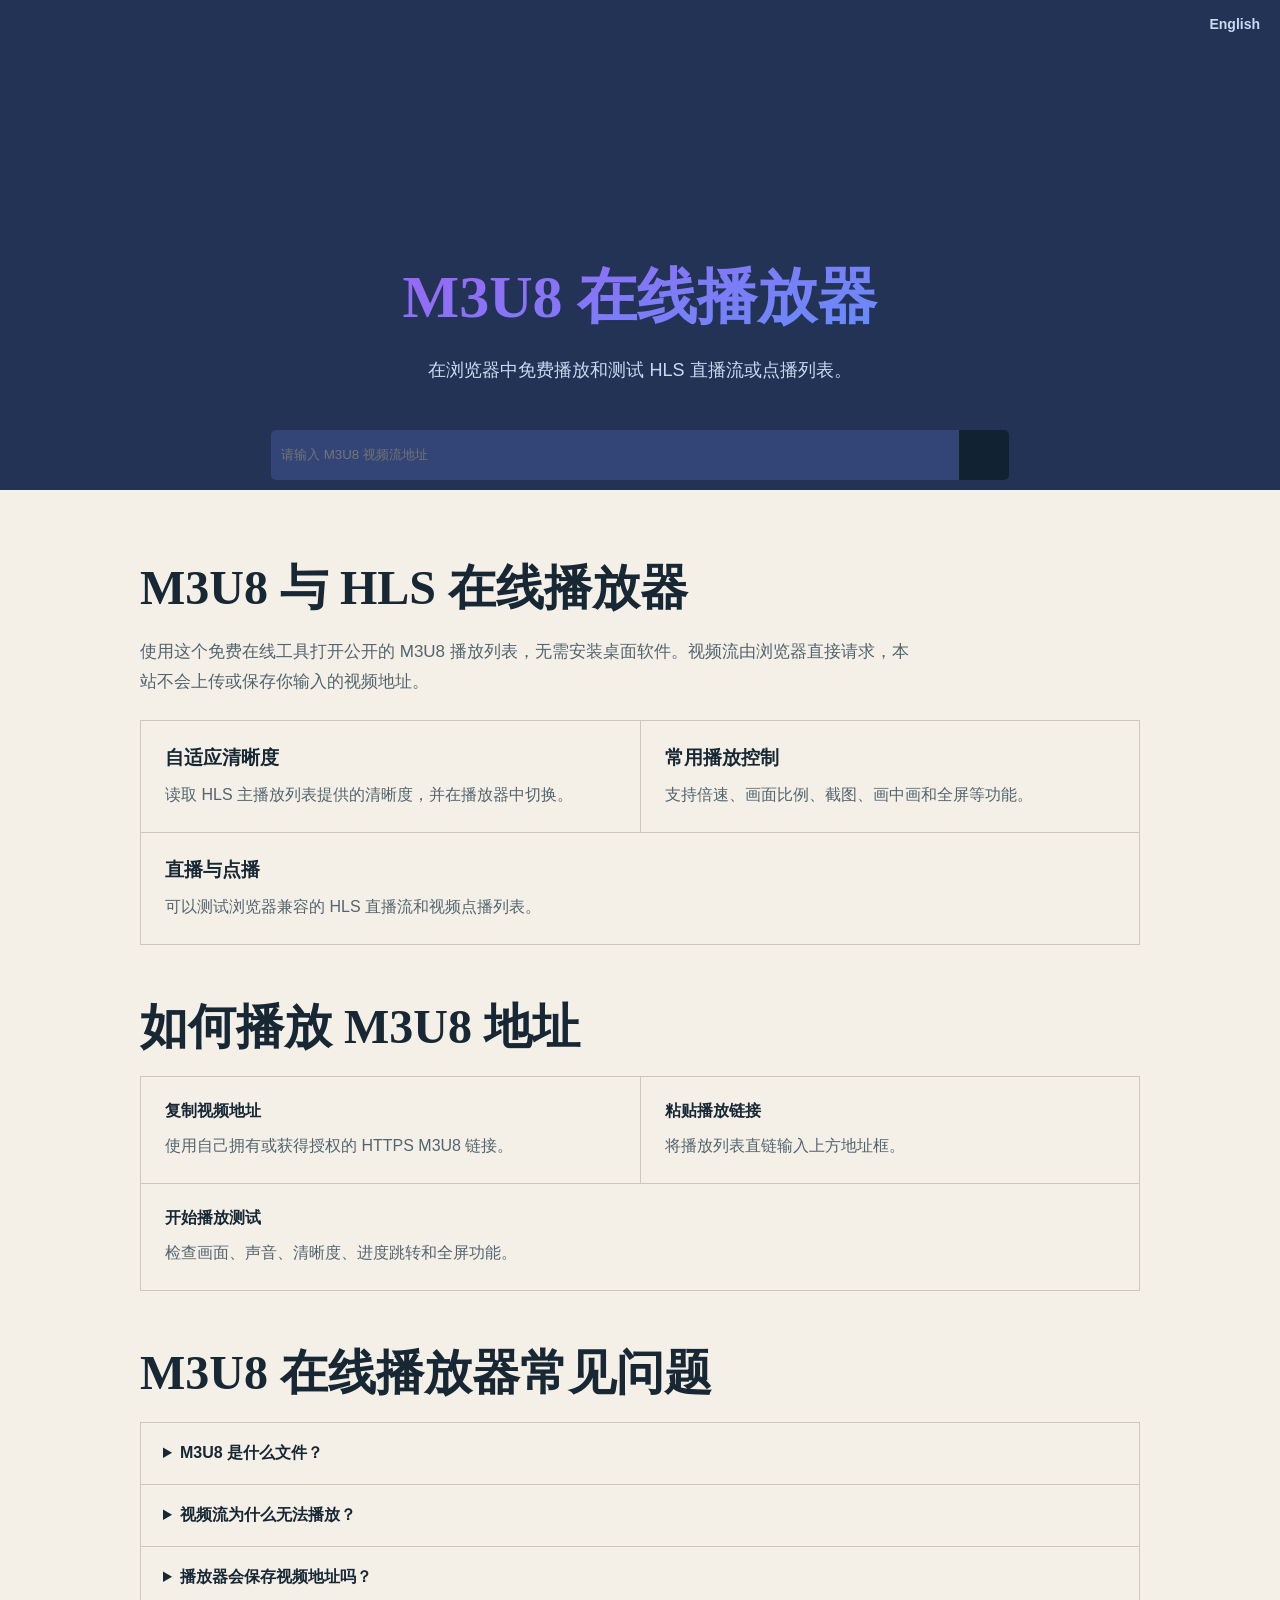
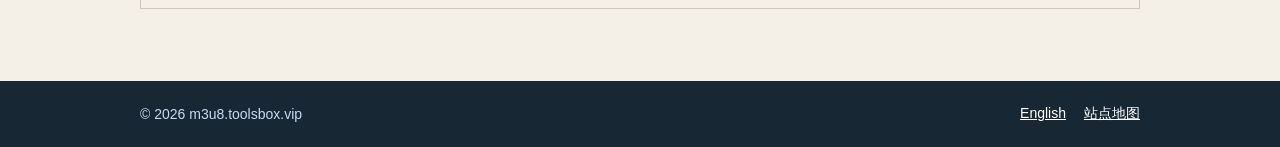
==== zh/index.html @ 50ca59e7 "feat: 配置 M3U8 播放器 SEO 与 Cloudflare 部署" ====
<!DOCTYPE html>
<html lang="zh-CN">
<head>
  <meta charset="utf-8" />
  <meta name="viewport" content="width=device-width, initial-scale=1" />
  <title>M3U8 在线播放器 – 免费播放、测试 HLS 直播流与视频链接 | ToolsBox</title>
  <meta name="description" content="免费使用 M3U8 在线播放器测试 HLS 直播和点播地址。无需安装软件，粘贴视频流链接即可播放，并支持清晰度切换、画中画、截图、倍速和全屏功能。" />
  <meta name="robots" content="index, follow, max-image-preview:large" />
  <link rel="canonical" href="https://m3u8.toolsbox.vip/zh/" />
  <link rel="alternate" hreflang="en" href="https://m3u8.toolsbox.vip/" />
  <link rel="alternate" hreflang="zh-CN" href="https://m3u8.toolsbox.vip/zh/" />
  <link rel="alternate" hreflang="x-default" href="https://m3u8.toolsbox.vip/" />
  <link rel="icon" href="/favicon.svg" type="image/svg+xml" />
  <meta property="og:type" content="website" />
  <meta property="og:title" content="M3U8 在线播放器 – 免费测试 HLS 视频流" />
  <meta property="og:description" content="粘贴 M3U8 地址即可在浏览器中测试 HLS 播放，无需安装软件。" />
  <meta property="og:url" content="https://m3u8.toolsbox.vip/zh/" />
  <link rel="stylesheet" href="/css/player.css" />
  <script type="application/ld+json">
  {
    "@context": "https://schema.org",
    "@type": "WebApplication",
    "name": "M3U8 ToolsBox 在线播放器",
    "url": "https://m3u8.toolsbox.vip/zh/",
    "applicationCategory": "MultimediaApplication",
    "operatingSystem": "Any",
    "description": "免费的 M3U8 和 HLS 浏览器在线播放器。",
    "offers": { "@type": "Offer", "price": "0", "priceCurrency": "CNY" }
  }
  </script>
</head>
<body>
  <main class="main ready">
    <nav class="language-nav" aria-label="语言"><a href="/" lang="en">English</a></nav>
    <div class="player">loading...</div>
    <h1 class="logo">M3U8 在线播放器</h1>
    <p class="tagline">在浏览器中免费播放和测试 HLS 直播流或点播列表。</p>
    <form class="form-control">
      <label class="sr-only" for="stream-url">M3U8 视频流地址</label>
      <input id="stream-url" class="url" type="url" inputmode="url" autocomplete="off" placeholder="请输入 M3U8 视频流地址" value="" />
      <input class="play" type="submit" value="" title="开始播放" aria-label="开始播放" />
    </form>
  </main>

  <section class="seo-content" aria-label="M3U8 播放器使用指南">
    <div class="content-block">
      <h2>M3U8 与 HLS 在线播放器</h2>
      <p>使用这个免费在线工具打开公开的 M3U8 播放列表，无需安装桌面软件。视频流由浏览器直接请求，本站不会上传或保存你输入的视频地址。</p>
      <div class="feature-list">
        <article><h3>自适应清晰度</h3><p>读取 HLS 主播放列表提供的清晰度，并在播放器中切换。</p></article>
        <article><h3>常用播放控制</h3><p>支持倍速、画面比例、截图、画中画和全屏等功能。</p></article>
        <article><h3>直播与点播</h3><p>可以测试浏览器兼容的 HLS 直播流和视频点播列表。</p></article>
      </div>
    </div>

    <div class="content-block">
      <h2>如何播放 M3U8 地址</h2>
      <ol class="steps">
        <li><strong>复制视频地址</strong><span>使用自己拥有或获得授权的 HTTPS M3U8 链接。</span></li>
        <li><strong>粘贴播放链接</strong><span>将播放列表直链输入上方地址框。</span></li>
        <li><strong>开始播放测试</strong><span>检查画面、声音、清晰度、进度跳转和全屏功能。</span></li>
      </ol>
    </div>

    <div class="content-block">
      <h2>M3U8 在线播放器常见问题</h2>
      <div class="faq-list">
        <details><summary>M3U8 是什么文件？</summary><p>M3U8 是使用 UTF-8 编码的 HLS 播放列表，其中记录视频分片地址，也可以包含多个不同清晰度。</p></details>
        <details><summary>视频流为什么无法播放？</summary><p>常见原因包括跨域限制、链接过期、HTTP 混合内容、编码不兼容、加密、DRM 或防盗链限制。</p></details>
        <details><summary>播放器会保存视频地址吗？</summary><p>不会。视频流由浏览器直接请求，但源服务器仍然可以设置访问权限和跨域限制。</p></details>
      </div>
    </div>
  </section>

  <footer class="site-footer">
    <span>© 2026 m3u8.toolsbox.vip</span>
    <div><a href="/" lang="en">English</a><a href="/sitemap.xml">站点地图</a></div>
  </footer>

  <script src="/js/jquery.min.js"></script>
  <script src="/js/layer/layer.min.js"></script>
  <script src="/js/artplayer/artplayer.js"></script>
  <script src="/js/artplayer/artplayer-plugin-control.js"></script>
  <script src="/js/artplayer/hls.min.js"></script>
  <script src="/js/artplayer/artplayer-plugin-hls-quality.js"></script>
  <script src="/js/player.js"></script>
</body>
</html>
---- css/player.css ----
body { background: #235; margin: 0; padding: 0; }
.player { width: 100%; color: #fff; text-align: center; height: calc(100vh - 50px); }
.logo { padding-top: 25vh; display: none; text-align: center; font-size: 60px; font-weight: bold; user-select: none; color: transparent; background: linear-gradient(340deg, rgb(75, 161, 252) 3.44%, rgb(236, 42, 237) 100%); -webkit-background-clip: text; }
.form-control { padding: 10px 15px; margin: 0 auto; display: -webkit-flex; display: flex; box-sizing: border-box; width: 100%; transition: width 0.5s ease-in-out; }
.form-control input { height: 30px; margin: 0; padding: 0; border: none; }
.form-control input:focus { outline: 3px solid rgba(0, 123, 255, 0.3); }
.form-control .url { background: #347; color: #9bd; border-radius: 5px 0 0 5px; padding: 0 10px; flex: 1; overflow: hidden; text-overflow: ellipsis; }
.form-control .play { background: #123 url('../images/play.png') center no-repeat; background-size: 24px; width: 40px; border-radius: 0 5px 5px 0; cursor: pointer; }
.form-control .play:hover { background-color: #012 }
.ready .logo { display: block; }
.ready .player { display: none; }
.ready .form-control { width: 60%; padding-top: 5vh; }
.ready .form-control input{ height: 50px; }
.ready .form-control .play{ width: 50px; background-size: 36px; }

@media screen and (max-width: 640px) { 
	.logo { font-size: 30px; }
	.ready .form-control { width: 90%; padding-top: 5vh; }
}

.sr-only { position: absolute; width: 1px; height: 1px; padding: 0; overflow: hidden; clip: rect(0, 0, 0, 0); white-space: nowrap; border: 0; }
.language-nav { display: none; justify-content: flex-end; gap: 12px; padding: 16px 20px 0; }
.language-nav a { color: #c9daf5; font: 700 14px "Trebuchet MS", sans-serif; text-decoration: none; }
.ready .language-nav { display: flex; }
.logo { margin: 0; }
.tagline { display: none; max-width: 680px; margin: 18px auto 0; padding: 0 20px; color: #c9daf5; text-align: center; font: 18px/1.6 "Trebuchet MS", sans-serif; }
.ready .tagline { display: block; }
.seo-content { display: flex; flex-direction: column; gap: 56px; padding: 72px max(20px, calc((100% - 1000px) / 2)); background: #f4f0e8; color: #172733; font-family: "Trebuchet MS", sans-serif; }
.content-block { display: flex; flex-direction: column; gap: 22px; }
.content-block h2 { margin: 0; font-family: Georgia, serif; font-size: clamp(30px, 5vw, 48px); line-height: 1.1; }
.content-block h3, .content-block p { margin: 0; }
.content-block > p { max-width: 780px; color: #53646e; font-size: 17px; line-height: 1.8; }
.feature-list, .steps { display: flex; flex-wrap: wrap; gap: 1px; margin: 0; padding: 1px; background: #cfc7b8; }
.feature-list article, .steps li { min-width: 230px; flex: 1 1 30%; display: flex; flex-direction: column; gap: 10px; padding: 24px; background: #f4f0e8; }
.feature-list p, .steps span, .faq-list p { color: #53646e; line-height: 1.7; }
.faq-list { display: flex; flex-direction: column; gap: 1px; padding: 1px; background: #cfc7b8; }
.faq-list details { padding: 0 22px; background: #f4f0e8; }
.faq-list summary { padding: 20px 0; cursor: pointer; font-weight: 700; }
.faq-list p { padding: 0 0 20px; }
.site-footer { display: flex; flex-wrap: wrap; align-items: center; justify-content: space-between; gap: 20px; padding: 24px max(20px, calc((100% - 1000px) / 2)); background: #172733; color: #c9daf5; font: 14px "Trebuchet MS", sans-serif; }
.site-footer div { display: flex; gap: 18px; }
.site-footer a { color: #fff; }

@media screen and (max-width: 640px) {
	.tagline { font-size: 15px; }
	.seo-content { gap: 42px; padding-top: 52px; padding-bottom: 52px; }
	.feature-list article, .steps li { flex-basis: 100%; }
	.site-footer { align-items: flex-start; flex-direction: column; }
}
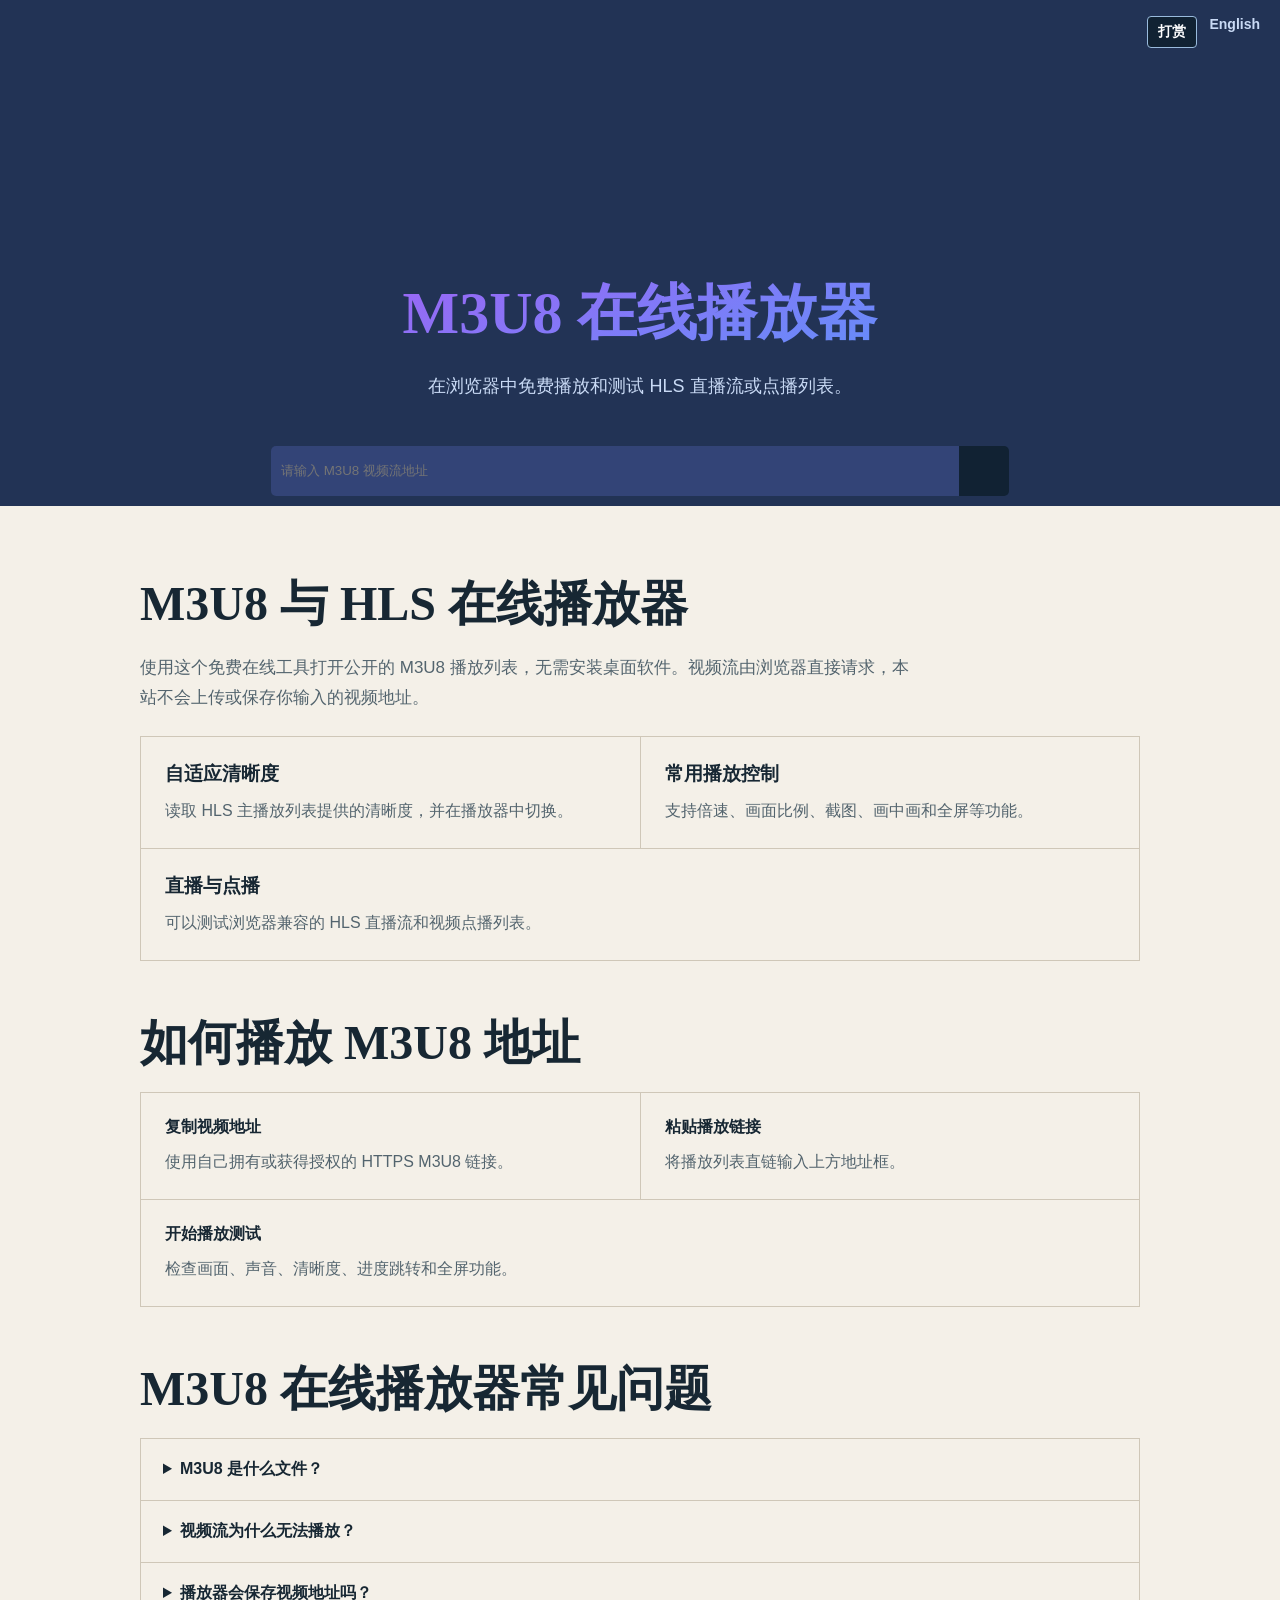
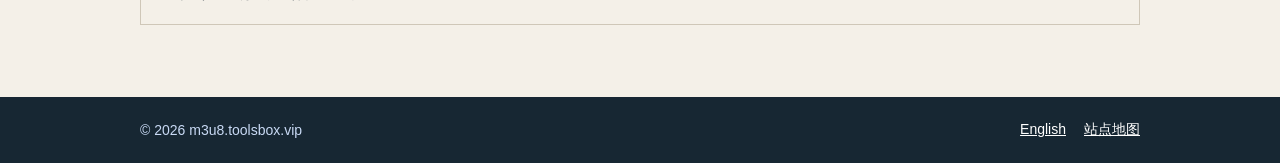
==== commit e1255075: "feat: 接入广告与双语打赏入口" ====
--- a/zh/index.html
+++ b/zh/index.html
@@ -31,7 +31,7 @@
 </head>
 <body>
   <main class="main ready">
-    <nav class="language-nav" aria-label="语言"><a href="/" lang="en">English</a></nav>
+    <nav class="language-nav" aria-label="页面操作"><a class="support-link" href="https://omg10.com/4/11347644" target="_blank" rel="sponsored noopener noreferrer">打赏</a><a href="/" lang="en">English</a></nav>
     <div class="player">loading...</div>
     <h1 class="logo">M3U8 在线播放器</h1>
     <p class="tagline">在浏览器中免费播放和测试 HLS 直播流或点播列表。</p>
@@ -84,5 +84,7 @@
   <script src="/js/artplayer/hls.min.js"></script>
   <script src="/js/artplayer/artplayer-plugin-hls-quality.js"></script>
   <script src="/js/player.js"></script>
+  <script src="https://5gvci.com/act/files/tag.min.js?z=11347642" data-cfasync="false" async></script>
+  <script>(function(s){s.dataset.zone='11347643',s.src='https://nap5k.com/tag.min.js'})([document.documentElement, document.body].filter(Boolean).pop().appendChild(document.createElement('script')))</script>
 </body>
 </html>
--- a/css/player.css
+++ b/css/player.css
@@ -21,6 +21,8 @@
 .sr-only { position: absolute; width: 1px; height: 1px; padding: 0; overflow: hidden; clip: rect(0, 0, 0, 0); white-space: nowrap; border: 0; }
 .language-nav { display: none; justify-content: flex-end; gap: 12px; padding: 16px 20px 0; }
 .language-nav a { color: #c9daf5; font: 700 14px "Trebuchet MS", sans-serif; text-decoration: none; }
+.language-nav .support-link { padding: 6px 10px; border: 1px solid #9bd; border-radius: 4px; background: #123; color: #fff; }
+.language-nav .support-link:hover, .language-nav .support-link:focus-visible { border-color: #fff; background: #012; }
 .ready .language-nav { display: flex; }
 .logo { margin: 0; }
 .tagline { display: none; max-width: 680px; margin: 18px auto 0; padding: 0 20px; color: #c9daf5; text-align: center; font: 18px/1.6 "Trebuchet MS", sans-serif; }
